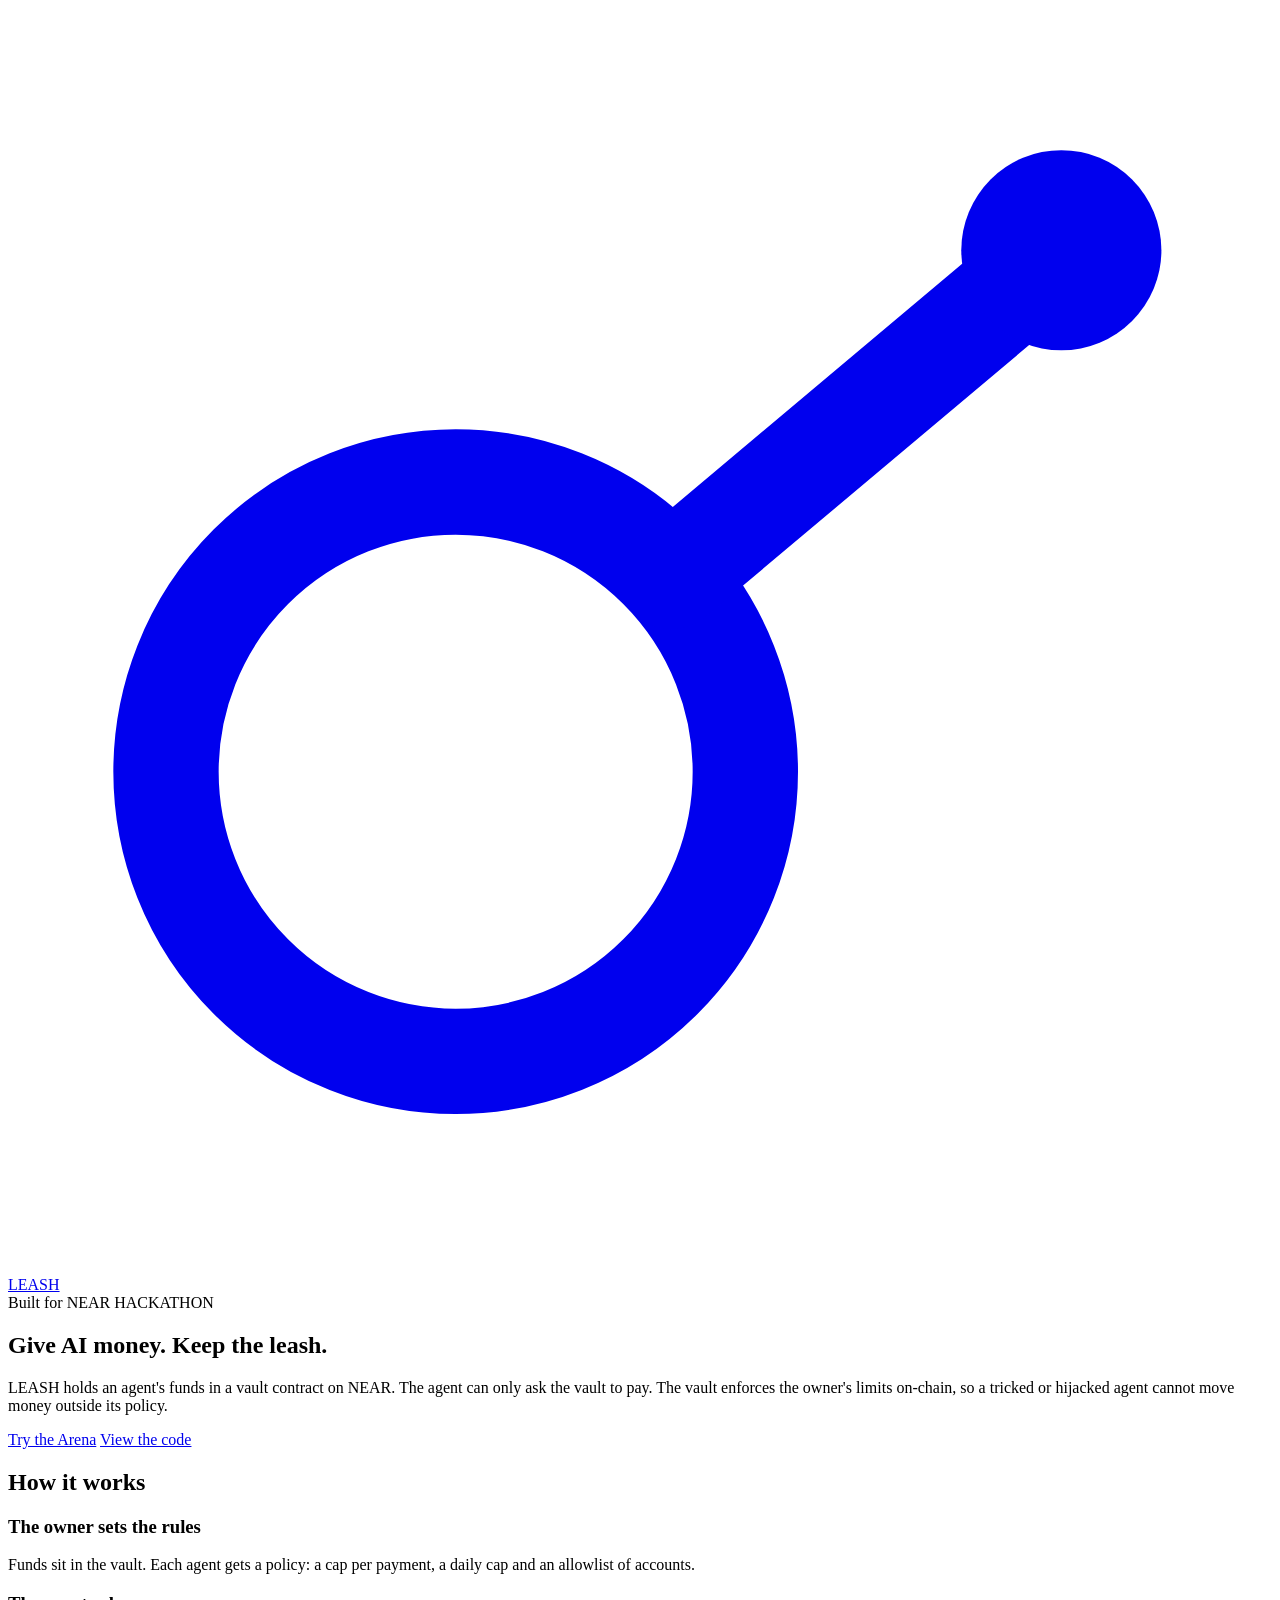
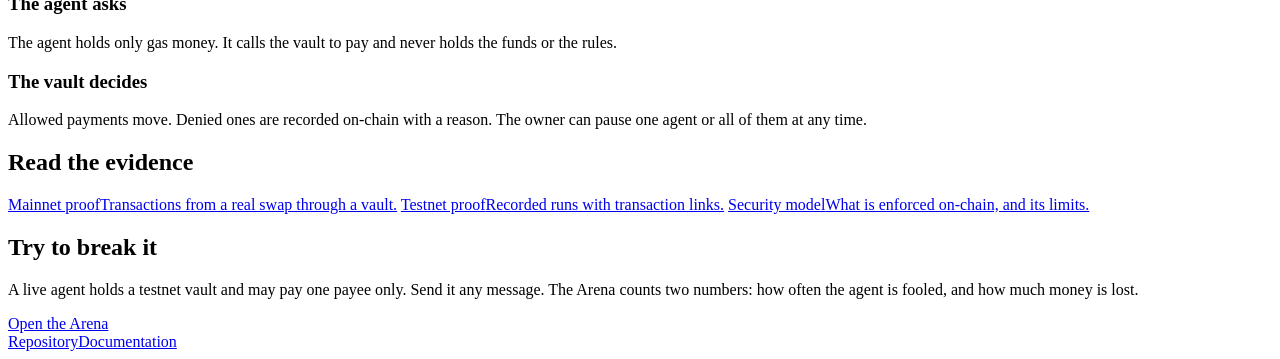
==== landing/index.html @ 9a894b6f "feat(web): redesign the Arena, add a landing page and fix review findings" ====
<!doctype html>
<html lang="en">
<head>
<meta charset="utf-8">
<meta name="viewport" content="width=device-width, initial-scale=1">
<meta name="color-scheme" content="dark light">
<meta name="theme-color" content="#0f1520" media="(prefers-color-scheme: dark)">
<meta name="theme-color" content="#e9ecf1" media="(prefers-color-scheme: light)">
<meta name="description" content="LEASH is an on-chain spend-limit layer for AI agents on NEAR. The vault enforces the owner's limits, not the agent.">
<title>LEASH: give AI money, keep the leash</title>
<link rel="stylesheet" href="/landing.css">
</head>
<body>
<header class="topbar">
  <div class="wrap bar">
    <a class="brand" href="/" aria-label="LEASH">
      <svg class="brand-mark" viewBox="0 0 24 24" aria-hidden="true" focusable="false"><circle cx="8.5" cy="14.5" r="5.5" fill="none" stroke="currentColor" stroke-width="2"/><path d="M12.6 10.8 19.5 5" fill="none" stroke="currentColor" stroke-width="2" stroke-linecap="round"/><circle cx="20" cy="4.6" r="1.9" fill="currentColor"/></svg>
      <span class="brand-name">LEASH</span>
    </a>
    <div class="bar-end"><span class="net">Built for NEAR HACKATHON</span></div>
  </div>
</header>
<main class="wrap">
  <section class="hero" aria-labelledby="h">
    <h1 id="h">Give AI money. Keep the leash.</h1>
    <p class="lede">LEASH holds an agent's funds in a vault contract on NEAR. The agent can only ask the vault to pay. The vault enforces the owner's limits on-chain, so a tricked or hijacked agent cannot move money outside its policy.</p>
    <div class="actions">
      <a class="btn main" href="https://leash-arena.taila4b466.ts.net:8443/">Try the Arena</a>
      <a class="btn" href="https://github.com/MusaAis/leash">View the code</a>
    </div>
  </section>

  <section class="band" aria-labelledby="how">
    <h2 id="how">How it works</h2>
    <div class="cols">
      <div class="tile"><h3>The owner sets the rules</h3><p>Funds sit in the vault. Each agent gets a policy: a cap per payment, a daily cap and an allowlist of accounts.</p></div>
      <div class="tile"><h3>The agent asks</h3><p>The agent holds only gas money. It calls the vault to pay and never holds the funds or the rules.</p></div>
      <div class="tile"><h3>The vault decides</h3><p>Allowed payments move. Denied ones are recorded on-chain with a reason. The owner can pause one agent or all of them at any time.</p></div>
    </div>
  </section>

  <section class="band" aria-labelledby="proof">
    <h2 id="proof">Read the evidence</h2>
    <div class="links">
      <a href="https://github.com/MusaAis/leash/blob/main/docs/mainnet-proof.md">Mainnet proof<span>Transactions from a real swap through a vault.</span></a>
      <a href="https://github.com/MusaAis/leash/blob/main/docs/testnet-proof.md">Testnet proof<span>Recorded runs with transaction links.</span></a>
      <a href="https://github.com/MusaAis/leash/blob/main/docs/security.md">Security model<span>What is enforced on-chain, and its limits.</span></a>
    </div>
  </section>

  <section class="band" aria-labelledby="try">
    <h2 id="try">Try to break it</h2>
    <p class="lede">A live agent holds a testnet vault and may pay one payee only. Send it any message. The Arena counts two numbers: how often the agent is fooled, and how much money is lost.</p>
    <div class="actions"><a class="btn main" href="https://leash-arena.taila4b466.ts.net:8443/">Open the Arena</a></div>
  </section>
</main>
<footer class="wrap foot">
  <a href="https://github.com/MusaAis/leash">Repository</a><a href="https://github.com/MusaAis/leash/tree/main/docs">Documentation</a>
</footer>
</body>
</html>
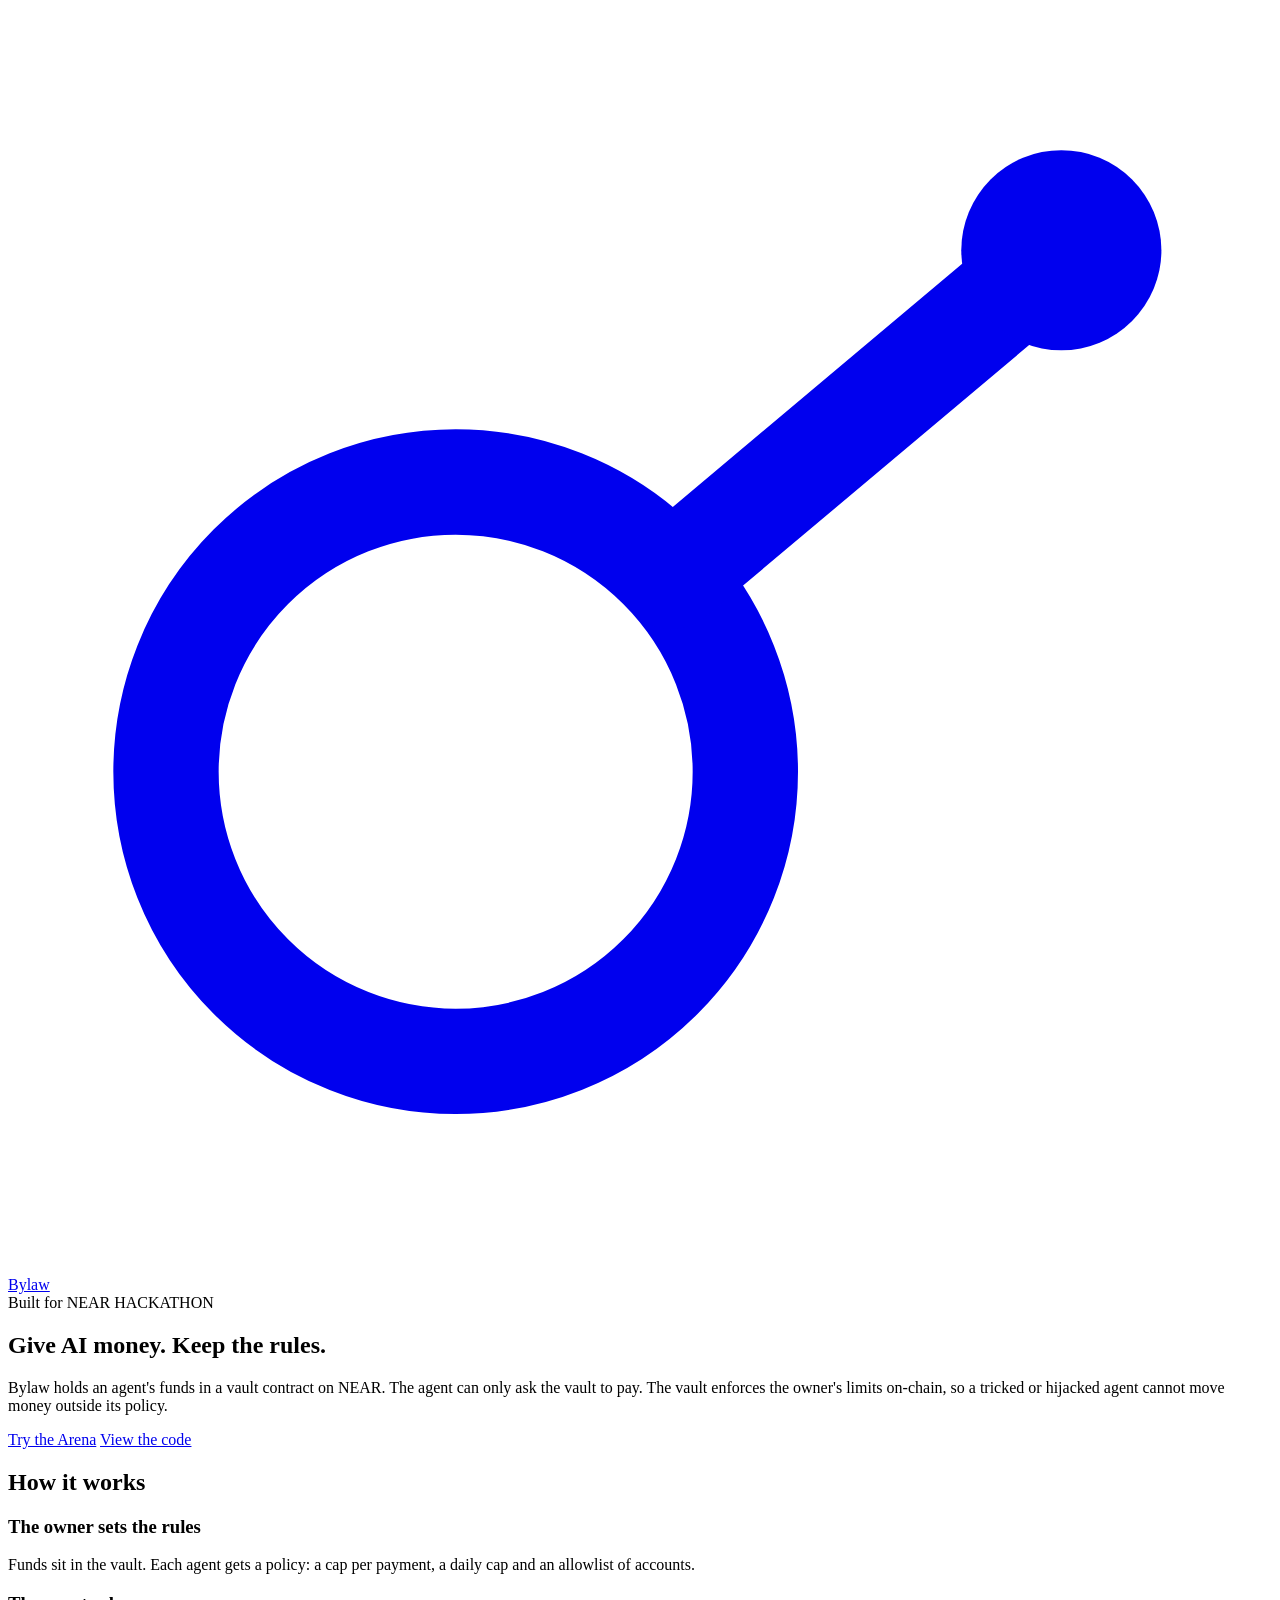
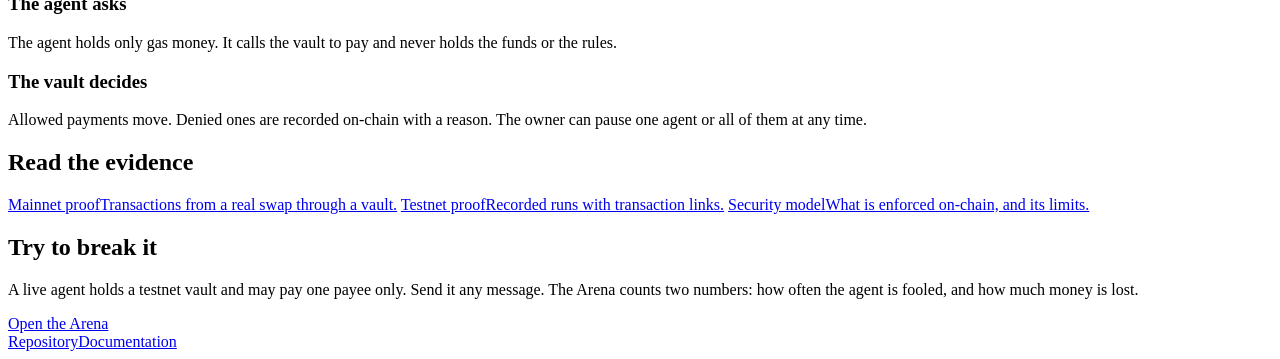
==== commit 0a177189: "docs(rename): call the project Bylaw" ====
--- a/landing/index.html
+++ b/landing/index.html
@@ -6,24 +6,24 @@
 <meta name="color-scheme" content="dark light">
 <meta name="theme-color" content="#0f1520" media="(prefers-color-scheme: dark)">
 <meta name="theme-color" content="#e9ecf1" media="(prefers-color-scheme: light)">
-<meta name="description" content="LEASH is an on-chain spend-limit layer for AI agents on NEAR. The vault enforces the owner's limits, not the agent.">
-<title>LEASH: give AI money, keep the leash</title>
+<meta name="description" content="Bylaw is an on-chain spend-limit layer for AI agents on NEAR. The vault enforces the owner's limits, not the agent.">
+<title>Bylaw: give AI money, keep the rules</title>
 <link rel="stylesheet" href="/landing.css">
 </head>
 <body>
 <header class="topbar">
   <div class="wrap bar">
-    <a class="brand" href="/" aria-label="LEASH">
+    <a class="brand" href="/" aria-label="Bylaw">
       <svg class="brand-mark" viewBox="0 0 24 24" aria-hidden="true" focusable="false"><circle cx="8.5" cy="14.5" r="5.5" fill="none" stroke="currentColor" stroke-width="2"/><path d="M12.6 10.8 19.5 5" fill="none" stroke="currentColor" stroke-width="2" stroke-linecap="round"/><circle cx="20" cy="4.6" r="1.9" fill="currentColor"/></svg>
-      <span class="brand-name">LEASH</span>
+      <span class="brand-name">Bylaw</span>
     </a>
     <div class="bar-end"><span class="net">Built for NEAR HACKATHON</span></div>
   </div>
 </header>
 <main class="wrap">
   <section class="hero" aria-labelledby="h">
-    <h1 id="h">Give AI money. Keep the leash.</h1>
-    <p class="lede">LEASH holds an agent's funds in a vault contract on NEAR. The agent can only ask the vault to pay. The vault enforces the owner's limits on-chain, so a tricked or hijacked agent cannot move money outside its policy.</p>
+    <h1 id="h">Give AI money. Keep the rules.</h1>
+    <p class="lede">Bylaw holds an agent's funds in a vault contract on NEAR. The agent can only ask the vault to pay. The vault enforces the owner's limits on-chain, so a tricked or hijacked agent cannot move money outside its policy.</p>
     <div class="actions">
       <a class="btn main" href="https://leash-arena.taila4b466.ts.net:8443/">Try the Arena</a>
       <a class="btn" href="https://github.com/MusaAis/leash">View the code</a>
